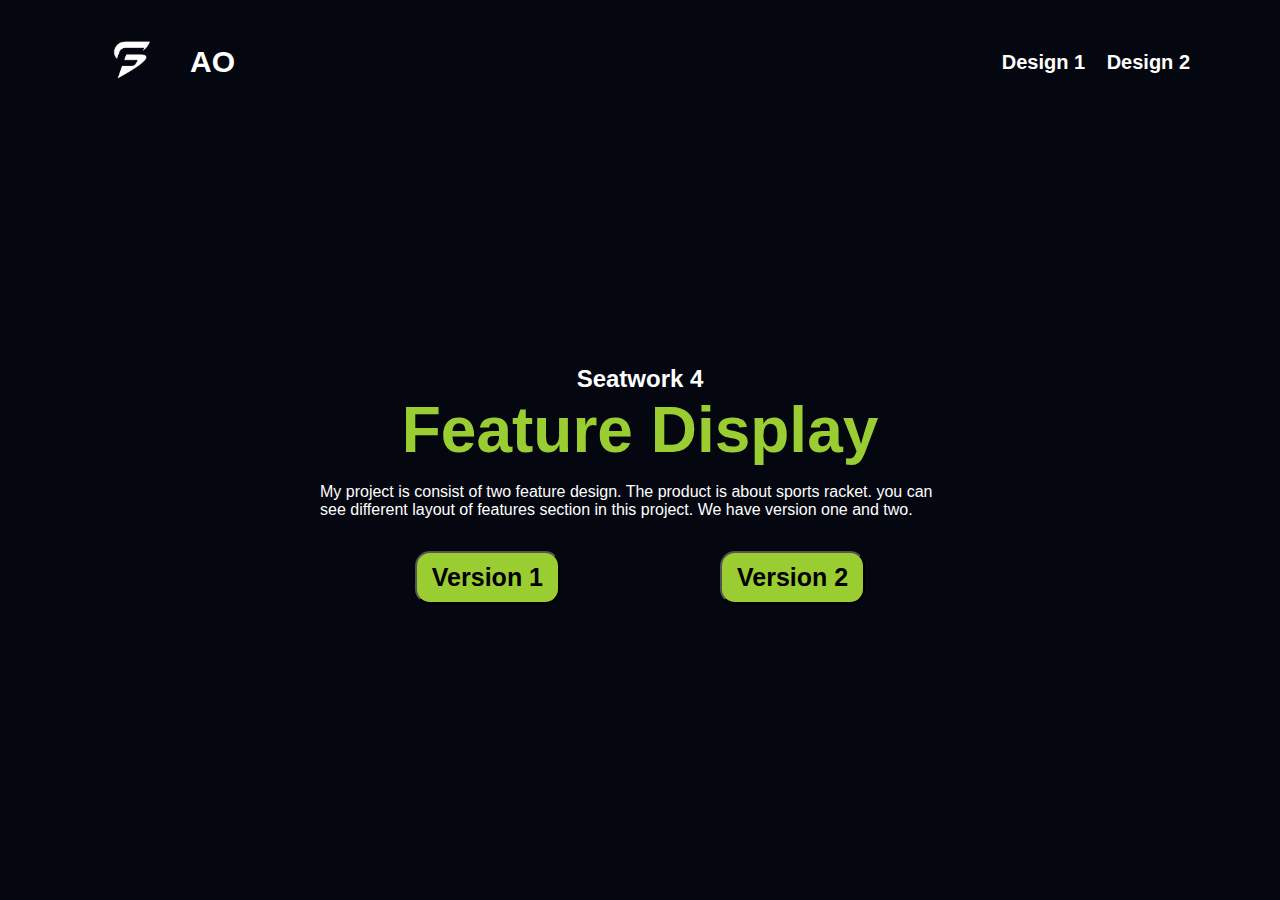
==== index.html @ 33c45644 "1:Landing page title, subtitle, description, and navigation" ====
<!DOCTYPE html>
<html lang="en">
<head>
    <meta charset="UTF-8">
    <meta name="viewport" content="width=device-width, initial-scale=1.0">
    <link rel="stylesheet" href="./assets/css/style.css">
    <title>Document</title>
</head>
<body>
    

    <div class="container">

        <div class="header">
        
            <div class="logo">
                <a href="">
                    <img src="./assets/img/feature-main-logo.png" alt="">
                </a>
                <p>AO</p>
            </div>
            <div class="navbar">
                <a href="">Design 1</a>
                <a href="">Design 2</a>
            </div>
        </div>

        <div class="content-containet">
            <div class="content">
                <h2>Seatwork 4</h2>
                <h1>Feature Display</h1>
                <p>
                    My project is consist of two feature design. The product is about sports racket.
                    you can see different layout of features section in this project. We have version one and two.
                </p>
                <div class="btn-1">
                    <div><a href="/pages/feature-1/index.html"><button>Version 1</button></a></div>
                    <div><a href="/pages/feature-2/index.html"><button>Version 2</button></a></div>
                   
                </div>
                
            </div>
    
        </div>
    </div>
</body>
</html>
---- assets/css/style.css ----
*{
    margin: 0;
    padding: 0;
    box-sizing: border-box;
    font-family: 'Poppins',sans-serif;
    text-decoration: none;
    list-style: none;
}


.container{

    height: 100vh;
    width: 100%;
    background-color: #050710;
}

.header{
    display: flex;
    justify-content: space-between;
    align-items: center;
    padding: 20px 90px;
}

.logo{
    display: flex;
    align-items: center;
    color: white;
    gap: 20px   ;

    & p {
        font-weight: 700;
        font-size: 30px;

    }
    & img{

        width: 100%;
        max-width: 80px;
    }
}

.navbar{
    font-weight: 700;
    font-size: 20px;

    
    & a{
        margin-right: 1ren  ;
        margin-left: 1rem;
        color: white;
    }
}


.content-containet{
    height: 80vh;
    background-color: #050710;
}

.content{
    height: 80vh;
    width: 100%;
    display: flex;
    flex-direction: column;
    justify-content: center;;
    align-items: center;

    & h2{
        color: white;
    }

    & h1{
        color: yellowgreen;
        font-size: 4rem;
        font-weight: 700;
        
    }
    & p{
        margin-top: 1rem;
        color: white;
        max-width: 50%;
    }
}

.btn-1{
    width: 100%;
    display: flex;
    justify-content: center;
    margin-top: 2rem;
    gap: 10rem   ;


    & button{
        border-radius: 15px;
        font-size: 25px;
        font-weight: 600;
        padding: 10px 15px;
        color: black;
        background-color: yellowgreen;
        transition: 0.3s ease;
        cursor: pointer;
    }

    
}


.btn-1 button:hover{
    background-color: black;
    color: white;
    border: 2px solid yellowgreen
}
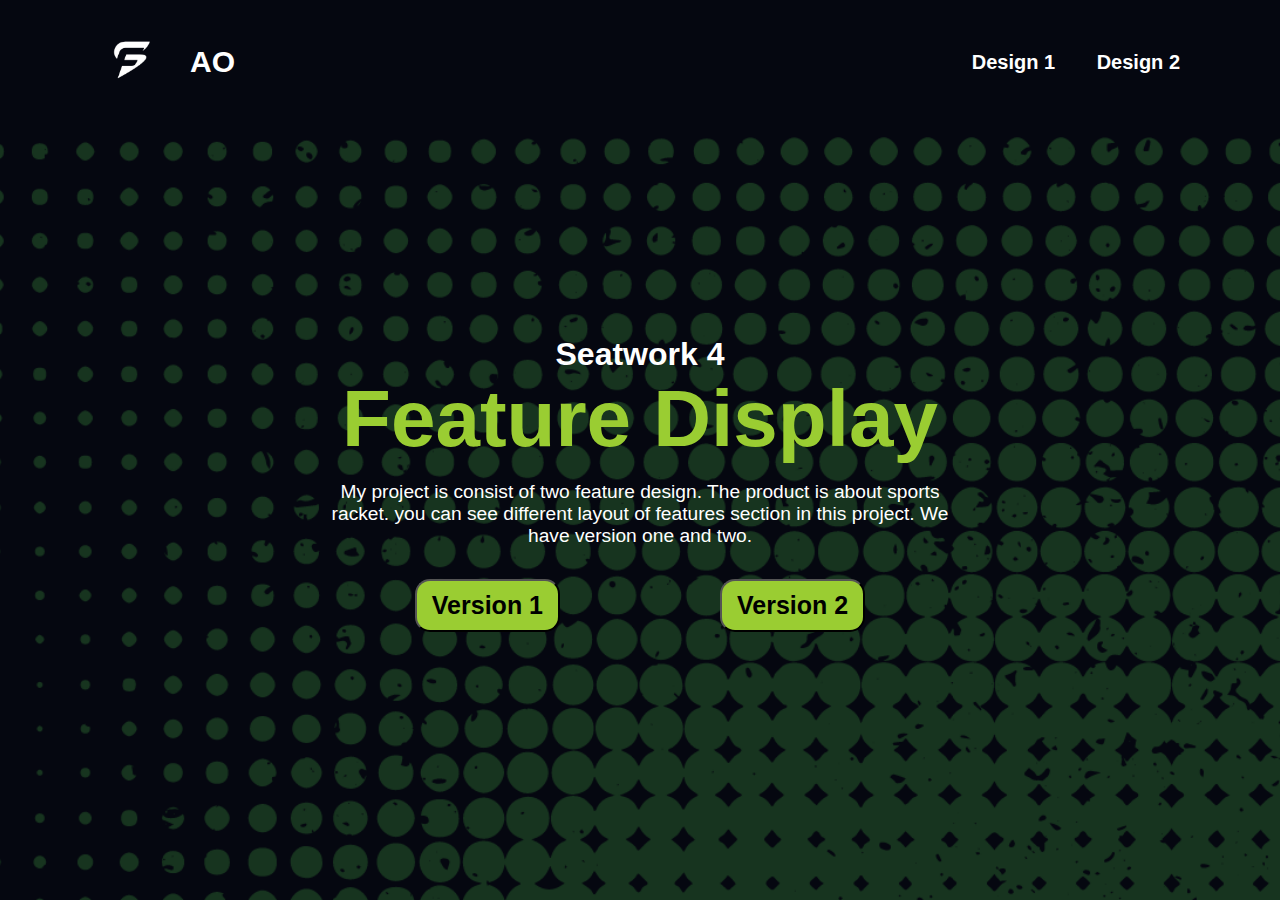
==== commit 5016ba9d: "fix : navbutton" ====
--- a/index.html
+++ b/index.html
@@ -20,8 +20,8 @@
                 <p>AO</p>
             </div>
             <div class="navbar">
-                <a href="">Design 1</a>
-                <a href="">Design 2</a>
+                <a href="./pages/feature-1/index.html">Design 1</a>
+                <a href="./pages/feature-2/index.html">Design 2</a>
             </div>
         </div>
 
@@ -34,8 +34,8 @@
                     you can see different layout of features section in this project. We have version one and two.
                 </p>
                 <div class="btn-1">
-                    <div><a href="/pages/feature-1/index.html"><button>Version 1</button></a></div>
-                    <div><a href="/pages/feature-2/index.html"><button>Version 2</button></a></div>
+                    <div><a href="./pages/feature-1/index.html"><button>Version 1</button></a></div>
+                    <div><a href="./pages/feature-2/index.html"><button>Version 2</button></a></div>
                    
                 </div>
                 
--- a/assets/css/style.css
+++ b/assets/css/style.css
@@ -10,15 +10,19 @@
 
 .container{
 
+    width: 100%;
     height: 100vh;
-    width: 100%;
-    background-color: #050710;
+    background: url(../img/riyal.png);
+    background-size: cover;
+    background-repeat: no-repeat;
+    background-position: center;
 }
 
 .header{
     display: flex;
     justify-content: space-between;
     align-items: center;
+    background-color: #050710;
     padding: 20px 90px;
 }
 
@@ -52,10 +56,21 @@
     }
 }
 
+.navbar a{
+    padding: 5px 10px;
+    border-radius: 8px;
+
+ 
+}
+
+
+
+
 
 .content-containet{
     height: 80vh;
-    background-color: #050710;
+    background-color: #050710
+    back;
 }
 
 .content{
@@ -68,17 +83,20 @@
 
     & h2{
         color: white;
+        font-size: 2rem;
     }
 
     & h1{
         color: yellowgreen;
-        font-size: 4rem;
+        font-size: 5rem;
         font-weight: 700;
         
     }
     & p{
+        text-align: center;
         margin-top: 1rem;
         color: white;
+        font-size: 1.2rem;
         max-width: 50%;
     }
 }
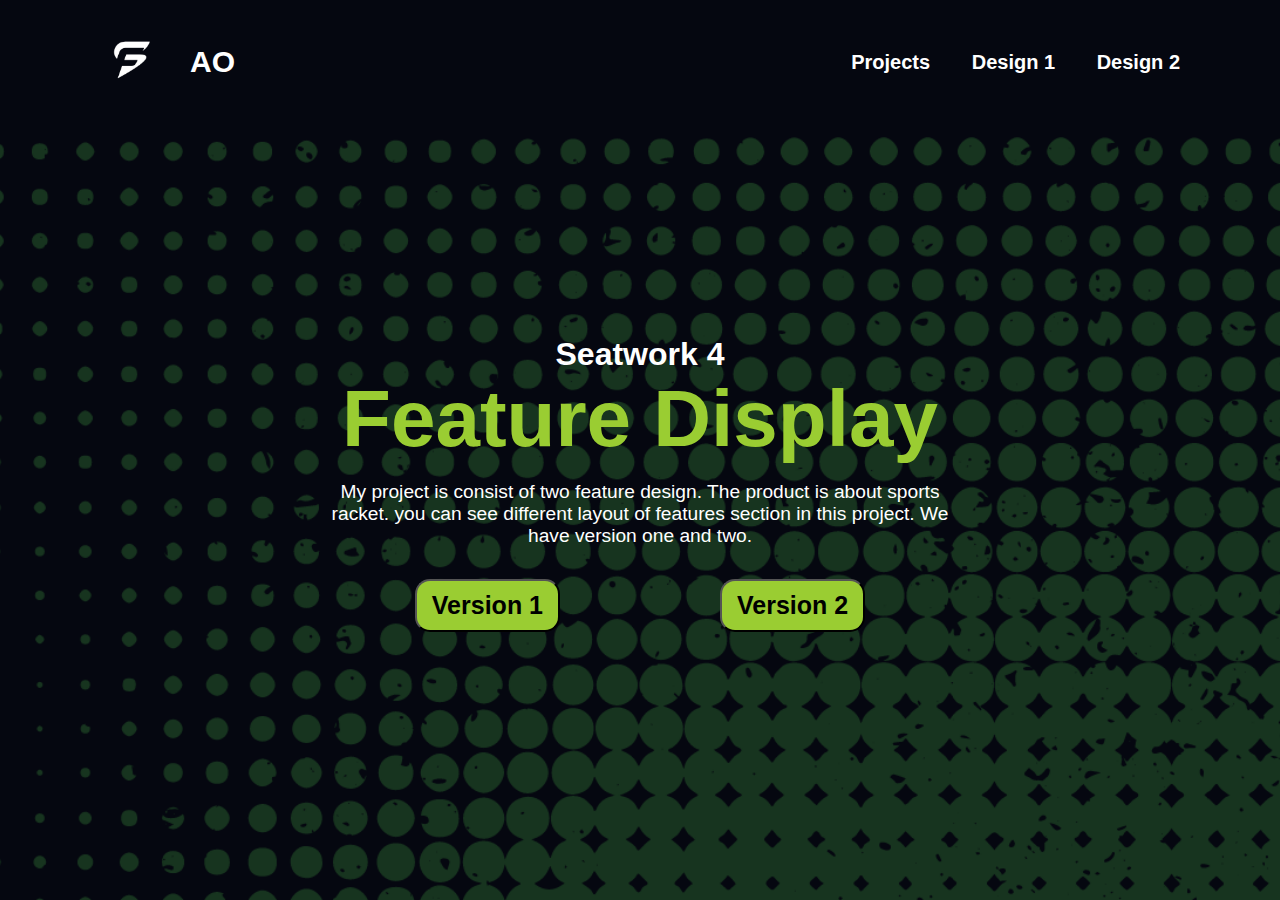
==== commit 58880a05: "feat(ui): Button" ====
--- a/index.html
+++ b/index.html
@@ -20,6 +20,7 @@
                 <p>AO</p>
             </div>
             <div class="navbar">
+                <a href="">Projects</a>
                 <a href="./pages/feature-1/index.html">Design 1</a>
                 <a href="./pages/feature-2/index.html">Design 2</a>
             </div>
